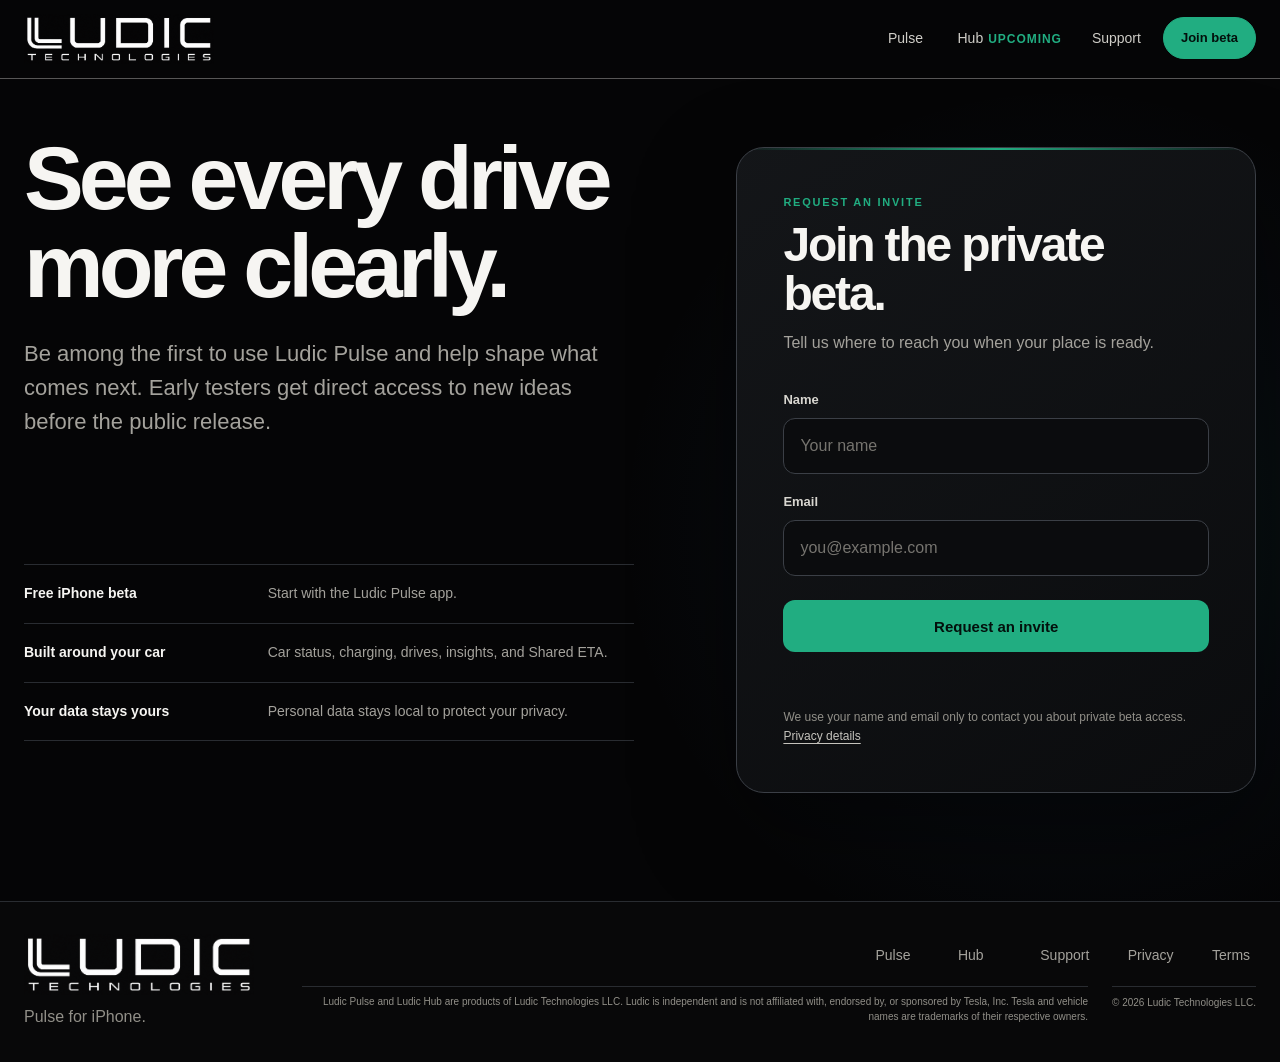
==== beta/index.html @ ea49ca77 "Turn Hub page into a blurred teaser" ====
<!doctype html>
<html lang="en">
<head>
  <meta charset="utf-8">
  <meta name="viewport" content="width=device-width,initial-scale=1">
  <meta name="description" content="Join the Ludic Pulse private beta and help shape a clearer Tesla companion for iPhone.">
  <meta name="theme-color" content="#050506">
  <meta name="color-scheme" content="dark">
  <meta property="og:type" content="website">
  <meta property="og:url" content="https://ludicpulse.com/beta/">
  <meta property="og:title" content="Join the Ludic Pulse private beta">
  <meta property="og:description" content="Get early access and help shape clear Tesla status, drives, charging, insights, and Shared ETA on iPhone.">
  <meta property="og:image" content="https://ludicpulse.com/social-card.png">
  <meta name="twitter:card" content="summary_large_image">
  <meta name="twitter:title" content="Join the Ludic Pulse private beta">
  <meta name="twitter:description" content="Get early access and help shape the clearest Tesla companion on iPhone.">
  <meta name="twitter:image" content="https://ludicpulse.com/social-card.png">
  <link rel="canonical" href="https://ludicpulse.com/beta/">
  <link rel="icon" href="data:,">
  <link rel="preload" href="/assets/ludic-technologies-wordmark.png" as="image">
  <script>document.documentElement.classList.add('js')</script>
  <link rel="stylesheet" href="/styles.css?v=20260829-hub-teaser-v1">
  <script defer src="/site.js?v=20260829-hub-teaser-v1"></script>
  <title>Join the private beta · Ludic Pulse</title>
</head>
<body>
  <a class="skip-link" href="#main">Skip to content</a>
  <header class="site-header" data-header>
    <div class="nav-shell">
      <a class="brand" href="/" aria-label="Ludic Technologies home"><img src="/assets/ludic-technologies-wordmark.png" alt="Ludic Technologies" width="1130" height="302"></a>
      <div class="nav-actions"><nav id="site-nav" class="site-nav" aria-label="Main navigation" data-menu><a href="/">Pulse</a><a href="/hub/">Hub <span class="nav-note">Upcoming</span></a><a href="/support/">Support</a></nav><a class="nav-beta" href="/beta/" aria-current="page">Join beta</a><button class="menu-button" type="button" aria-expanded="false" aria-controls="site-nav" data-menu-button><span class="sr-only">Open navigation</span><span></span><span></span></button></div>
    </div>
  </header>

  <main id="main" class="beta-main" tabindex="-1">
    <section class="beta-hero section-shell" aria-labelledby="beta-title">
      <div class="beta-copy reveal">
        <h1 id="beta-title">See every drive more clearly.</h1>
        <p class="hero-lede">Be among the first to use Ludic Pulse and help shape what comes next. Early testers get direct access to new ideas before the public release.</p>
      </div>

      <div class="beta-form-card reveal">
        <div class="beta-form-heading">
          <p class="form-kicker">Request an invite</p>
          <h2>Join the private beta.</h2>
          <p>Tell us where to reach you when your place is ready.</p>
        </div>
        <form class="beta-form" action="https://telem.statmask.com:8443/api/public/beta-signup" method="post" data-beta-form>
          <div class="form-fields">
            <label for="beta-name">Name</label>
            <input id="beta-name" name="name" type="text" autocomplete="name" maxlength="80" required placeholder="Your name">

            <label for="beta-email">Email</label>
            <input id="beta-email" name="email" type="email" inputmode="email" autocomplete="email" maxlength="254" required placeholder="you@example.com">

            <label class="form-honeypot" aria-hidden="true">Website<input name="website" type="text" tabindex="-1" autocomplete="off"></label>

            <button class="button button-primary beta-submit" type="submit" data-beta-submit><span data-beta-submit-label>Request an invite</span><span class="button-progress" aria-hidden="true"></span></button>
          </div>
          <p class="form-status" role="status" aria-live="polite" data-beta-status></p>
          <div class="beta-success" data-beta-success hidden tabindex="-1">
            <span class="success-mark" aria-hidden="true">✓</span>
            <h3>You're on the list.</h3>
            <p>We received your request. Watch your inbox for private beta access.</p>
          </div>
        </form>
        <p class="beta-privacy">We use your name and email only to contact you about private beta access. <a href="/privacy/">Privacy details</a></p>
      </div>

      <ul class="beta-trust" aria-label="Private beta details">
        <li><strong>Free iPhone beta</strong><span>Start with the Ludic Pulse app.</span></li>
        <li><strong>Built around your car</strong><span>Car status, charging, drives, insights, and Shared ETA.</span></li>
        <li><strong>Your data stays yours</strong><span>Personal data stays local to protect your privacy.</span></li>
      </ul>
    </section>
  </main>

  <footer class="site-footer"><div class="footer-shell"><div class="footer-brand"><img src="/assets/ludic-technologies-wordmark.png" alt="Ludic Technologies" width="1130" height="302"><p>Pulse for iPhone.</p></div><div class="footer-content"><nav aria-label="Footer navigation"><a href="/">Pulse</a><a href="/hub/">Hub</a><a href="/support/">Support</a><a href="/privacy/">Privacy</a><a href="/terms/">Terms</a></nav><p class="legal-line">Ludic Pulse and Ludic Hub are products of Ludic Technologies LLC. Ludic is independent and is not affiliated with, endorsed by, or sponsored by Tesla, Inc. Tesla and vehicle names are trademarks of their respective owners.</p><p class="copyright">© <span data-year>2026</span> Ludic Technologies LLC.</p></div></div></footer>
</body>
</html>
---- styles.css ----
:root {
  color-scheme: dark;
  --black: #050506;
  --surface: #0d0e10;
  --surface-2: #141619;
  --line: #292c31;
  --line-bright: #3b3f46;
  --white: #f6f5f2;
  --muted: #a4a29c;
  --dim: #918f88;
  --green: #21ad81;
  --blue: #378add;
  --max: 1240px;
}

* { box-sizing: border-box; }
html { scroll-behavior: smooth; }

body {
  margin: 0;
  overflow-x: hidden;
  background: var(--black);
  color: var(--white);
  font: 16px/1.55 -apple-system, BlinkMacSystemFont, "SF Pro Display", "Segoe UI", sans-serif;
  -webkit-font-smoothing: antialiased;
}

body.menu-open { position: fixed; right: 0; left: 0; width: 100%; overflow: hidden; }
body.menu-open .site-header { background: var(--black); }
img { display: block; max-width: 100%; }
a { color: inherit; }
button, a { -webkit-tap-highlight-color: transparent; }
:focus-visible { outline: 2px solid var(--green); outline-offset: 4px; }
main[tabindex="-1"]:focus { outline: none; }

.sr-only,
.skip-link:not(:focus) {
  position: absolute;
  width: 1px;
  height: 1px;
  padding: 0;
  margin: -1px;
  overflow: hidden;
  clip: rect(0, 0, 0, 0);
  white-space: nowrap;
  border: 0;
}

.skip-link {
  position: fixed;
  z-index: 100;
  top: 12px;
  left: 12px;
  padding: 10px 14px;
  background: var(--white);
  color: var(--black);
  border-radius: 6px;
}

.site-header {
  position: sticky;
  z-index: 50;
  top: 0;
  border-bottom: 1px solid rgba(245, 244, 241, .34);
  background: var(--black);
  transition: border-color 180ms ease;
  max-width: none;
  margin: 0;
  padding: 0;
}

.site-header.scrolled { border-color: rgba(245, 244, 241, .34); }

.nav-shell,
.section-shell,
.footer-shell {
  width: min(calc(100% - 48px), var(--max));
  margin-inline: auto;
}

.nav-shell {
  min-height: 78px;
  display: flex;
  align-items: center;
  justify-content: space-between;
  gap: 32px;
}

.brand { display: inline-flex; min-height: 44px; align-items: center; flex: 0 0 auto; }
.brand img { width: 190px; height: auto; }
.nav-actions { display: flex; align-items: center; gap: 22px; }
.site-nav { display: flex; align-items: center; gap: 30px; }

.site-nav a {
  display: inline-flex;
  min-width: 44px;
  min-height: 44px;
  align-items: center;
  justify-content: center;
  color: #cfcdc7;
  font-size: 14px;
  text-decoration: none;
  transition: color 160ms ease;
}

.site-nav a:hover { color: var(--white); }
.site-nav a[aria-current="page"] { color: var(--white); box-shadow: inset 0 -2px var(--green); }

.nav-beta {
  display: inline-flex;
  min-height: 42px;
  align-items: center;
  justify-content: center;
  padding: 0 17px;
  border: 1px solid var(--green);
  border-radius: 999px;
  background: rgba(33, 173, 129, .1);
  color: var(--white);
  font-size: 13px;
  font-weight: 740;
  text-decoration: none;
  transition: background-color 160ms ease, color 160ms ease, transform 160ms ease;
}

.nav-beta:hover,
.nav-beta[aria-current="page"] { background: var(--green); color: #03100c; transform: translateY(-1px); }

.nav-note {
  margin-left: 5px;
  color: var(--green);
  font-size: 12px;
  font-weight: 750;
  letter-spacing: .08em;
  text-transform: uppercase;
}

.menu-button { display: none; }

.company-hero {
  min-height: 620px;
  display: grid;
  align-items: center;
  padding-block: 104px 120px;
}

.company-hero .hero-copy { max-width: 920px; }
.company-hero h1 { max-width: 900px; }

.beta-banner {
  display: inline-flex;
  min-height: 44px;
  align-items: center;
  gap: 11px;
  margin-bottom: 34px;
  padding: 8px 15px 8px 9px;
  border: 1px solid var(--line-bright);
  border-radius: 999px;
  color: var(--muted);
  font-size: 13px;
  text-decoration: none;
  transition: border-color 160ms ease, color 160ms ease, transform 160ms ease;
}

.beta-banner > span:first-child {
  padding: 5px 9px;
  border-radius: 999px;
  background: var(--green);
  color: #03100c;
  font-size: 10px;
  font-weight: 800;
  letter-spacing: .1em;
  text-transform: uppercase;
}

.beta-banner strong { color: var(--white); font-weight: 660; }
.beta-banner:hover { border-color: var(--green); color: var(--white); transform: translateY(-1px); }

.eyebrow {
  margin: 0 0 18px;
  color: var(--green);
  font-size: 12px;
  font-weight: 780;
  letter-spacing: .18em;
  text-transform: uppercase;
}

h1, h2, h3, p { margin-top: 0; }
h1, h2, h3 { overflow-wrap: break-word; }

h1 {
  max-width: 780px;
  margin-bottom: 26px;
  font-size: clamp(54px, 7vw, 96px);
  font-weight: 650;
  line-height: .98;
  letter-spacing: -.055em;
}

h2 {
  margin-bottom: 22px;
  font-size: clamp(38px, 5vw, 68px);
  font-weight: 620;
  line-height: 1.02;
  letter-spacing: -.045em;
}

h3 { font-size: 24px; line-height: 1.2; }

.hero-lede,
.section-heading > p:last-child {
  max-width: 690px;
  color: var(--muted);
  font-size: clamp(18px, 2vw, 22px);
  line-height: 1.55;
}

.hero-actions { display: flex; align-items: center; gap: 28px; margin-top: 38px; }

.button {
  display: inline-flex;
  min-height: 52px;
  align-items: center;
  justify-content: center;
  padding: 0 22px;
  border: 1px solid transparent;
  border-radius: 12px;
  font-size: 15px;
  font-weight: 730;
  text-decoration: none;
  transition: transform 160ms ease, background-color 160ms ease, border-color 160ms ease;
}

.button:hover { transform: translateY(-2px); }
.button-primary { background: var(--green); color: #03100c; }
.button-primary:hover { background: #2dc190; }
.button-secondary { border-color: var(--line-bright); background: var(--surface-2); }
.button-secondary:hover { border-color: var(--green); }

.text-link {
  display: inline-flex;
  min-height: 44px;
  align-items: center;
  gap: 6px;
  font-weight: 690;
  text-decoration: none;
  text-underline-offset: 5px;
}

.text-link:hover { text-decoration: underline; }

.product-intro,
.closing { padding-block: 104px; border-top: 1px solid var(--line); }
.hub-status { padding-block: 40px; border-top: 1px solid var(--line); }

.section-heading { display: grid; grid-template-columns: .65fr 1.35fr; column-gap: 56px; }
.section-heading .eyebrow { grid-row: 1 / span 2; padding-top: 10px; }
.section-heading h2,
.section-heading > p:last-child { grid-column: 2; }

.product-type { margin-bottom: 9px; color: var(--green); font-size: 12px; font-weight: 760; letter-spacing: .14em; text-transform: uppercase; }

.product-grid {
  display: grid;
  grid-template-columns: repeat(2, minmax(0, 1fr));
  gap: 18px;
  margin-top: 64px;
}

.product-card {
  display: flex;
  min-height: 260px;
  flex-direction: column;
  padding: clamp(28px, 4vw, 46px);
  border: 1px solid var(--line);
  background: var(--surface);
}

.product-card h3 { margin-bottom: 12px; font-size: clamp(32px, 4vw, 46px); }
.product-card > p:not(.product-type) { color: var(--muted); font-size: 18px; }
.product-card ul { margin: 14px 0 26px; padding-left: 21px; color: #cfcdc7; }
.product-card li + li { margin-top: 10px; }
.product-card .text-link { margin-top: auto; }

.product-link-card { min-height: 260px; }

.pulse-carousel {
  display: grid;
  min-height: 720px;
  margin: 0;
  place-items: center;
  align-content: center;
}

.phone.phone-single { position: relative; top: auto; left: auto; width: min(100%, 360px); }

.phone {
  position: absolute;
  width: min(34vw, 350px);
  margin: 0;
  overflow: hidden;
  border: 8px solid #1c1d20;
  border-radius: 54px;
  background: #09090a;
  box-shadow: 0 34px 90px rgba(0, 0, 0, .48);
}

.phone img { width: 100%; height: auto; }

.carousel-phone { border-width: 6px; border-radius: 52px; }
.carousel-stage { position: relative; aspect-ratio: 828 / 1800; overflow: hidden; background: #09090a; }
.carousel-screen {
  position: absolute;
  inset: 0;
  width: 100%;
  height: 100%;
  object-fit: cover;
  opacity: 0;
  transition: opacity 420ms ease;
}
.carousel-screen.is-active { z-index: 1; opacity: 1; }
.carousel-caption { display: grid; width: min(100%, 420px); place-items: center; margin-top: 20px; color: var(--muted); font-size: 13px; text-align: center; }
.carousel-caption strong { color: var(--white); font-weight: 720; }
.carousel-controls { display: flex; width: min(100%, 420px); align-items: center; justify-content: center; gap: 16px; margin-top: 12px; }
.carousel-controls button {
  display: grid;
  width: 44px;
  height: 44px;
  flex: 0 0 44px;
  place-items: center;
  border: 1px solid var(--line);
  border-radius: 50%;
  background: var(--surface);
  color: var(--white);
  font: 18px/1 system-ui, sans-serif;
  cursor: pointer;
}
.carousel-controls button:hover,
.carousel-controls button:focus-visible { border-color: var(--green); }
.carousel-dots { display: flex; align-items: center; justify-content: center; gap: 7px; }
.carousel-position { display: grid; min-width: 150px; justify-items: center; gap: 8px; }
.carousel-count { color: var(--muted); font-size: 12px; line-height: 1; }
.carousel-dots button {
  width: 8px;
  min-width: 8px;
  height: 8px;
  min-height: 8px;
  flex-basis: 8px;
  padding: 0;
  border: 0;
  background: #56575a;
}
.carousel-dots button[aria-current="true"] { background: var(--green); transform: scale(1.25); }

.closing { display: grid; grid-template-columns: minmax(0, 1.35fr) minmax(280px, .65fr); gap: 64px; align-items: end; }
.hub-status { display: block; }
.closing h2,
.hub-status h2 { margin-bottom: 14px; }
.hub-status h2 { font-size: clamp(38px, 4.4vw, 58px); white-space: nowrap; }
.closing p:not(.eyebrow),
.hub-status p:not(.eyebrow) { max-width: 680px; margin-bottom: 0; color: var(--muted); font-size: 18px; }
.hub-status p:not(.eyebrow) { max-width: 1120px; }
.closing-actions { display: flex; align-items: center; justify-content: flex-end; gap: 24px; }

.site-footer { max-width: none; margin: 0; padding: 32px 0; border-top: 1px solid var(--line); background: #080809; }
.footer-shell { display: grid; grid-template-columns: 230px minmax(0, 1fr); gap: 48px; align-items: start; }
.footer-brand img { display: block; width: 230px; height: auto; }
.footer-brand p { margin: 10px 0 0; color: var(--dim); }
.footer-content { display: grid; grid-template-columns: minmax(0, 1fr) auto; grid-template-rows: 44px auto; gap: 8px 24px; align-items: start; }
.footer-shell nav { grid-column: 1 / -1; display: flex; flex-wrap: nowrap; justify-content: flex-end; gap: clamp(18px, 3vw, 42px); }
.footer-shell a { display: inline-flex; min-width: 44px; min-height: 44px; align-items: center; color: var(--muted); font-size: 14px; text-decoration: none; }
.footer-shell a:hover { color: var(--white); }
.legal-line { grid-column: 1; margin: 0; padding-top: 8px; border-top: 1px solid var(--line); color: var(--dim); font-size: 10px; line-height: 1.45; text-align: right; }
.copyright { grid-column: 2; margin: 0; padding-top: 8px; border-top: 1px solid var(--line); color: var(--dim); font-size: 10px; white-space: nowrap; text-align: right; }

.reveal { opacity: 1; transform: none; }
.js .reveal { opacity: 1; transform: none; }

.subpage-hero { min-height: 650px; display: grid; grid-template-columns: 1.05fr .95fr; align-items: center; gap: 80px; padding-block: 100px; }
.subpage-hero > * { min-width: 0; }
.subpage-hero h1 { font-size: clamp(54px, 7vw, 92px); }
.pulse-hero { min-height: 0; align-items: start; padding-block: 48px 72px; }
.pulse-hero > .reveal:first-child { padding-top: 12px; }
.hub-main { overflow: hidden; }
.hub-phone-preview { display: grid; margin: 0; place-items: center; }
.hub-preview-phone img { display: block; filter: blur(18px) saturate(.55); transform: scale(1.12); }
.hub-preview-phone::after { position: absolute; inset: 0; background: rgba(5, 5, 6, .24); content: ""; }
.hub-teaser-blur { filter: blur(10px); opacity: .34; pointer-events: none; user-select: none; }

.feature-layout { display: grid; grid-template-columns: .9fr 1.1fr; gap: clamp(44px, 7vw, 92px); margin-top: 64px; align-items: start; }
.feature-list { margin: 0; border-top: 1px solid var(--line); }
.feature-row { display: grid; grid-template-columns: minmax(120px, .65fr) 1.35fr; gap: 24px; padding: 24px 0; border-bottom: 1px solid var(--line); }
.feature-row dt { font-weight: 720; }
.feature-row dd { margin: 0; color: var(--muted); }

.hero-inside { margin-top: 46px; }
.hero-inside .eyebrow { margin-bottom: 14px; }
.hero-feature-list { margin: 0; }
.hero-feature-list .feature-row { grid-template-columns: minmax(92px, .45fr) 1.55fr; gap: 18px; padding: 16px 0; }
.hero-feature-list dt,
.hero-feature-list dd { font-size: 15px; line-height: 1.45; }
.inside-beta-action { margin-top: 24px; }
.boundary-list { display: grid; gap: 16px; margin: 0; padding: 0; list-style: none; }
.boundary-list li { padding-left: 18px; border-left: 2px solid var(--green); }
.boundary-list strong { display: block; margin-bottom: 3px; }
.boundary-list span { color: var(--muted); }

.beta-main {
  position: relative;
  overflow: hidden;
}

.beta-main::before {
  position: absolute;
  top: 0;
  right: -18%;
  width: 70vw;
  height: 70vw;
  max-width: 900px;
  max-height: 900px;
  border-radius: 50%;
  background: radial-gradient(circle, rgba(33, 173, 129, .13), rgba(55, 138, 221, .035) 42%, transparent 70%);
  content: "";
  pointer-events: none;
}

.beta-hero {
  position: relative;
  min-height: calc(100svh - 78px);
  display: grid;
  grid-template-columns: minmax(0, 1.08fr) minmax(380px, .92fr);
  grid-template-areas: "copy form" "trust form";
  align-items: start;
  column-gap: clamp(64px, 8vw, 120px);
  row-gap: 40px;
  padding-block: 56px 96px;
}

.beta-copy { grid-area: copy; align-self: start; }
.beta-copy h1 { max-width: 720px; }
.beta-copy .hero-lede { max-width: 660px; }

.beta-trust {
  display: grid;
  gap: 0;
  max-width: 650px;
  grid-area: trust;
  margin: 0;
  padding: 0;
  border-top: 1px solid var(--line);
  list-style: none;
}

.beta-trust li {
  display: grid;
  grid-template-columns: minmax(160px, .75fr) 1.25fr;
  gap: 24px;
  padding: 18px 0;
  border-bottom: 1px solid var(--line);
}

.beta-trust strong { font-size: 14px; }
.beta-trust span { color: var(--muted); font-size: 14px; }

.beta-form-card {
  grid-area: form;
  align-self: center;
  position: relative;
  padding: clamp(28px, 4vw, 46px);
  overflow: hidden;
  border: 1px solid var(--line-bright);
  border-radius: 28px;
  background: linear-gradient(145deg, rgba(20, 22, 25, .98), rgba(11, 12, 14, .98));
  box-shadow: 0 36px 100px rgba(0, 0, 0, .42);
}

.beta-form-card::before {
  position: absolute;
  top: 0;
  right: 0;
  left: 0;
  height: 2px;
  background: linear-gradient(90deg, transparent, var(--green), transparent);
  content: "";
}

.form-kicker {
  margin-bottom: 10px;
  color: var(--green);
  font-size: 11px;
  font-weight: 780;
  letter-spacing: .16em;
  text-transform: uppercase;
}

.beta-form-heading h2 { margin-bottom: 12px; font-size: clamp(34px, 4vw, 48px); }
.beta-form-heading > p:last-child { margin-bottom: 0; color: var(--muted); }
.beta-form { margin-top: 34px; }
.form-fields { display: grid; }

.form-fields label:not(.form-honeypot) {
  margin: 18px 0 8px;
  color: #d8d6d0;
  font-size: 13px;
  font-weight: 690;
}

.form-fields label:first-child { margin-top: 0; }

.form-fields input {
  width: 100%;
  min-height: 56px;
  padding: 0 16px;
  border: 1px solid var(--line-bright);
  border-radius: 12px;
  outline: none;
  background: #0b0c0e;
  color: var(--white);
  font: inherit;
  transition: border-color 160ms ease, box-shadow 160ms ease, background-color 160ms ease;
}

.form-fields input::placeholder { color: #76746f; }
.form-fields input:hover { border-color: #565b64; }
.form-fields input:focus { border-color: var(--green); box-shadow: 0 0 0 3px rgba(33, 173, 129, .16); background: #0e1012; }

.form-honeypot {
  position: absolute !important;
  width: 1px !important;
  height: 1px !important;
  overflow: hidden !important;
  clip-path: inset(50%) !important;
  white-space: nowrap !important;
}

.beta-submit { position: relative; width: 100%; margin-top: 24px; cursor: pointer; }
.beta-submit:disabled { cursor: wait; opacity: .76; transform: none; }
.button-progress { display: none; width: 16px; height: 16px; margin-left: 10px; border: 2px solid rgba(3, 16, 12, .35); border-top-color: #03100c; border-radius: 50%; animation: beta-spin .7s linear infinite; }
.beta-form--loading .button-progress { display: inline-block; }
.form-status { min-height: 24px; margin: 14px 0 0; color: var(--muted); font-size: 13px; }
.beta-form--error .form-status { color: #f0a39a; }
.beta-form--success .form-fields,
.beta-form--success .form-status { display: none; }

.beta-success { padding: 28px 0 10px; }
.success-mark { display: grid; width: 48px; height: 48px; margin-bottom: 22px; place-items: center; border-radius: 50%; background: rgba(33, 173, 129, .15); color: var(--green); font-size: 24px; font-weight: 800; }
.beta-success h3 { margin-bottom: 9px; font-size: 28px; }
.beta-success p { margin: 0; color: var(--muted); }

.beta-privacy { margin: 18px 0 0; color: var(--dim); font-size: 12px; line-height: 1.55; }
.beta-privacy a { color: #c5c3bd; text-underline-offset: 3px; }

@keyframes beta-spin { to { transform: rotate(1turn); } }


.content-main { width: min(calc(100% - 48px), 900px); margin-inline: auto; padding: 84px 0 110px; }
.content-main h1 { max-width: 780px; font-size: clamp(46px, 7vw, 72px); }
.content-main h2 { margin: 58px 0 18px; font-size: 28px; letter-spacing: -.025em; }
.content-main h3 { margin: 30px 0 8px; }
.content-main p,
.content-main li { max-width: 76ch; color: #c1bfb9; }
.content-main a { color: var(--green); text-underline-offset: 4px; }
.content-main a:not(.button) { display: inline-flex; min-width: 44px; min-height: 44px; align-items: center; }
.content-main .button { color: #03100c; }
.content-main .sub { color: var(--muted); }
.content-main .card { margin: 28px 0; padding: 26px; border: 1px solid var(--line); background: var(--surface); }
.content-main .card p:last-child { margin-bottom: 0; }
.content-main .grid { display: grid; grid-template-columns: repeat(3, 1fr); gap: 14px; }
.content-main .setup-list { margin: 26px 0; padding: 0; list-style: none; counter-reset: setup; border-top: 1px solid var(--line); }
.content-main .setup-list li { position: relative; padding: 20px 0 20px 48px; border-bottom: 1px solid var(--line); counter-increment: setup; }
.content-main .setup-list li::before { position: absolute; top: 20px; left: 0; color: var(--green); font: 12px/1.6 ui-monospace, monospace; content: "0" counter(setup); }
.content-main table { width: 100%; margin: 22px 0; border-collapse: collapse; }
.content-main th,
.content-main td { padding: 15px 10px; border-bottom: 1px solid var(--line); text-align: left; vertical-align: top; }
.content-main th { color: var(--dim); font-size: 12px; letter-spacing: .1em; text-transform: uppercase; }

@media (max-width: 980px) {
  .subpage-hero { grid-template-columns: 1fr; }
  .hub-phone-preview { width: min(100%, 650px); justify-self: center; }
  .pulse-carousel { min-height: 680px; }
  .beta-hero { grid-template-columns: 1fr; grid-template-areas: "copy" "form" "trust"; gap: 48px; }
  .beta-form-card { width: min(100%, 620px); }
}

@media (max-width: 760px) {
  .nav-shell,
  .section-shell,
  .footer-shell,
  .content-main { width: min(calc(100% - 32px), var(--max)); }
  .nav-shell { min-height: 68px; }
  .brand img { width: 164px; }
  .nav-actions { margin-left: auto; gap: 8px; }
  .nav-beta { min-height: 38px; padding-inline: 13px; font-size: 12px; }
  .menu-button {
    position: relative;
    display: grid;
    width: 44px;
    height: 44px;
    place-items: center;
    border: 0;
    background: transparent;
    color: var(--white);
  }
  .menu-button span:not(.sr-only) { position: absolute; display: block; width: 22px; height: 1px; background: currentColor; transition: transform 160ms ease; }
  .menu-button span:nth-last-child(2) { transform: translateY(-4px); }
  .menu-button span:last-child { transform: translateY(4px); }
  .menu-button[aria-expanded="true"] span:nth-last-child(2) { transform: rotate(45deg); }
  .menu-button[aria-expanded="true"] span:last-child { transform: rotate(-45deg); }
  .site-nav {
    position: fixed;
    z-index: 49;
    top: 68px;
    right: 0;
    bottom: auto;
    left: 0;
    display: none;
    width: 100%;
    height: calc(100vh - 68px);
    height: calc(100dvh - 68px);
    align-content: start;
    align-items: stretch;
    gap: 0;
    padding: 28px 24px;
    overflow-y: auto;
    overscroll-behavior: contain;
    background: var(--black);
  }
  .site-nav.is-open { display: grid; }
  .site-nav a { justify-content: flex-start; padding: 18px 0; border-bottom: 1px solid var(--line); font-size: 24px; }
  .site-nav a[aria-current="page"] { box-shadow: none; border-color: var(--green); }
  .company-hero { min-height: auto; padding-block: 64px 76px; }
  .beta-banner { margin-bottom: 28px; }
  h1 { font-size: clamp(44px, 12vw, 60px); line-height: 1.02; letter-spacing: -.045em; }
  .subpage-hero h1 { font-size: clamp(42px, 11.5vw, 58px); }
  h2 { font-size: clamp(36px, 10vw, 52px); }
  .hero-actions { align-items: flex-start; flex-direction: column; }
  .section-heading,
  .closing,
  .hub-status { display: block; }
  .section-heading .eyebrow { padding-top: 0; }
  .product-intro,
  .closing { padding-block: 76px; }
  .hub-status { padding-block: 36px; }
  .hub-status h2 { white-space: normal; }
  .product-grid,
  .feature-layout { grid-template-columns: 1fr; }
  .product-card { min-height: 0; }
  .pulse-carousel { min-height: 650px; }
  .phone.phone-single { width: min(72vw, 300px); }
  .closing-actions { justify-content: flex-start; margin-top: 34px; }
  .footer-shell { grid-template-columns: 1fr; gap: 26px; }
  .footer-content { grid-template-columns: 1fr; grid-template-rows: auto; gap: 8px; justify-items: start; }
  .footer-shell nav { grid-column: 1; flex-wrap: wrap; justify-content: flex-start; gap: 0 24px; }
  .legal-line,
  .copyright { grid-column: 1; width: 100%; text-align: left; }
  .copyright { padding-top: 0; border-top: 0; }
  .feature-row { grid-template-columns: 1fr; gap: 6px; }
  .hero-inside { margin-top: 38px; }
  .hero-feature-list .feature-row { padding: 14px 0; }
  .content-main .grid { grid-template-columns: 1fr; }
  .beta-hero { min-height: 0; padding-block: 40px 68px; }
  .beta-trust li { grid-template-columns: 1fr; gap: 4px; }
  .content-main table,
  .content-main thead,
  .content-main tbody,
  .content-main tr,
  .content-main th,
  .content-main td { display: block; }
  .content-main thead { display: none; }
  .content-main tr { padding: 12px 0; border-bottom: 1px solid var(--line); }
  .content-main td { padding: 8px 0; border: 0; }
  .content-main td[data-label]::before { display: block; margin-bottom: 4px; color: var(--dim); font-size: 11px; font-weight: 720; letter-spacing: .1em; text-transform: uppercase; content: attr(data-label); }
}

@media (max-width: 480px) {
  .company-hero { padding-block: 48px 64px; }
  .beta-banner strong { max-width: 160px; }
  .beta-form-card { padding: 26px 20px; border-radius: 22px; }
  .pulse-carousel { min-height: 610px; }
  .phone.phone-single { width: min(72vw, 280px); }
  .carousel-caption,
  .carousel-controls { width: min(100%, 320px); }
  .closing-actions { align-items: flex-start; flex-direction: column; }
}

@media (prefers-reduced-motion: reduce) {
  html { scroll-behavior: auto; }
  *, *::before, *::after { scroll-behavior: auto !important; animation-duration: .01ms !important; animation-iteration-count: 1 !important; transition-duration: .01ms !important; }
  .js .reveal { opacity: 1; transform: none; }
  .carousel-screen { transition: none; }
}
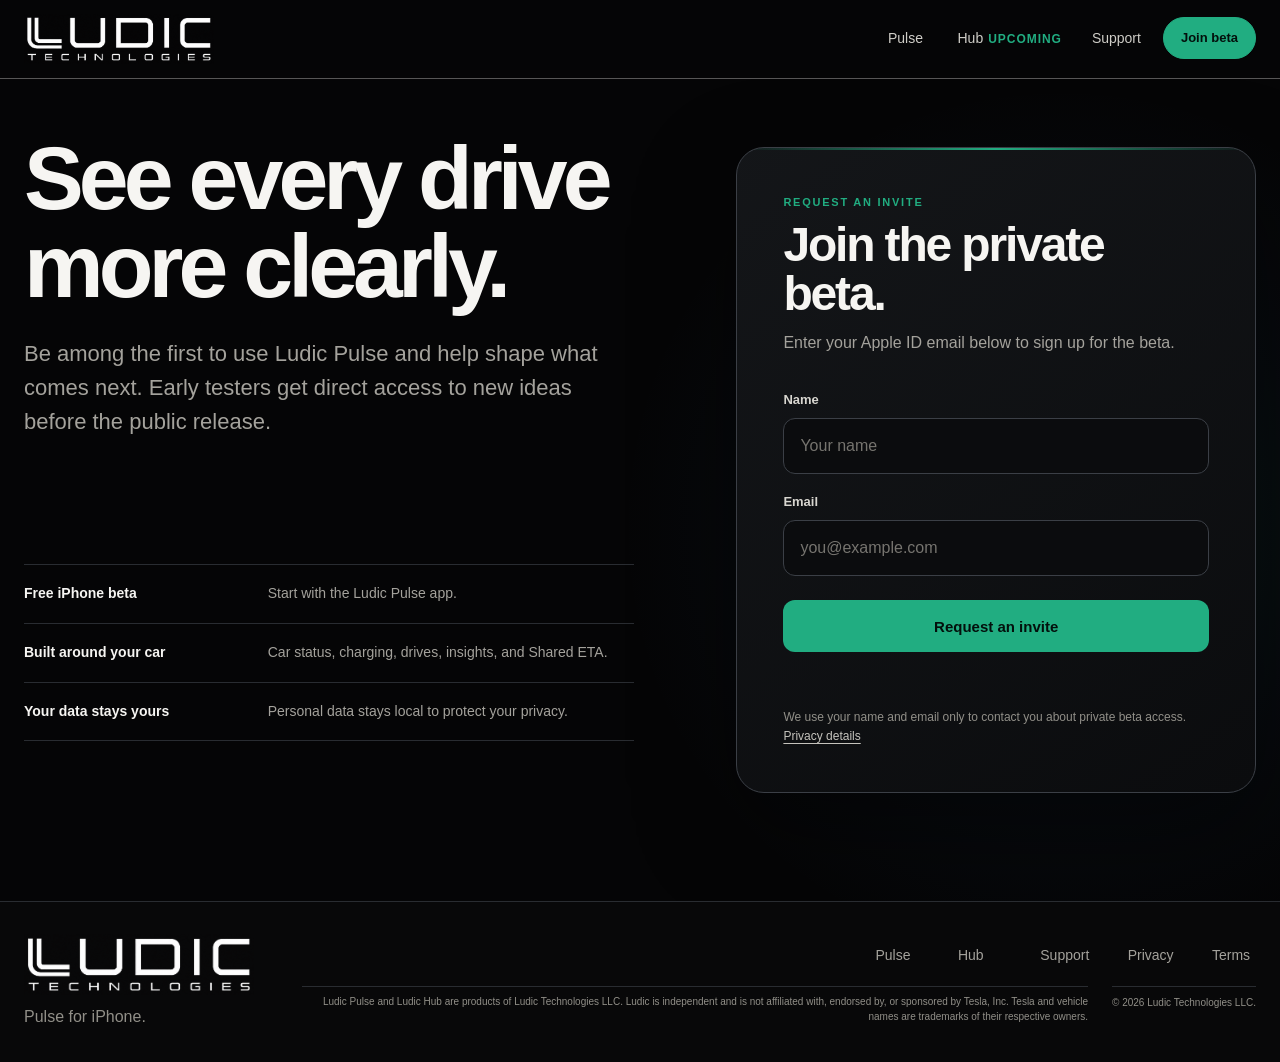
==== commit a71b095d: "Clarify beta signup email copy" ====
--- a/beta/index.html
+++ b/beta/index.html
@@ -18,9 +18,9 @@
   <link rel="canonical" href="https://ludicpulse.com/beta/">
   <link rel="icon" href="data:,">
   <link rel="preload" href="/assets/ludic-technologies-wordmark.png" as="image">
-  <script>document.documentElement.classList.add('js')</script>
-  <link rel="stylesheet" href="/styles.css?v=20260829-hub-teaser-v1">
-  <script defer src="/site.js?v=20260829-hub-teaser-v1"></script>
+  <script src="/bootstrap.js"></script>
+  <link rel="stylesheet" href="/styles.css?v=20260829-message-thread-v1">
+  <script defer src="/site.js?v=20260829-message-thread-v1"></script>
   <title>Join the private beta · Ludic Pulse</title>
 </head>
 <body>
@@ -43,7 +43,7 @@
         <div class="beta-form-heading">
           <p class="form-kicker">Request an invite</p>
           <h2>Join the private beta.</h2>
-          <p>Tell us where to reach you when your place is ready.</p>
+          <p>Enter your Apple ID email below to sign up for the beta.</p>
         </div>
         <form class="beta-form" action="https://telem.statmask.com:8443/api/public/beta-signup" method="post" data-beta-form>
           <div class="form-fields">
--- a/styles.css
+++ b/styles.css
@@ -384,7 +384,17 @@
 .hub-phone-preview { display: grid; margin: 0; place-items: center; }
 .hub-preview-phone img { display: block; filter: blur(18px) saturate(.55); transform: scale(1.12); }
 .hub-preview-phone::after { position: absolute; inset: 0; background: rgba(5, 5, 6, .24); content: ""; }
-.hub-teaser-blur { filter: blur(10px); opacity: .34; pointer-events: none; user-select: none; }
+.hub-skeleton-section { padding-block: 88px; border-top: 1px solid var(--line); filter: blur(9px); opacity: .3; pointer-events: none; user-select: none; }
+.hub-skeleton-canvas { display: grid; max-width: 980px; gap: 22px; }
+.hub-skeleton-canvas span { display: block; height: 18px; border-radius: 999px; background: #a3a29e; }
+.hub-skeleton-canvas span:nth-child(1) { width: 18%; height: 12px; background: var(--green); }
+.hub-skeleton-canvas span:nth-child(2) { width: 62%; height: 54px; background: #e4e2dc; }
+.hub-skeleton-canvas span:nth-child(3) { width: 94%; }
+.hub-skeleton-canvas span:nth-child(4) { width: 82%; }
+.hub-skeleton-canvas span:nth-child(5) { width: 91%; }
+.hub-skeleton-canvas span:nth-child(6) { width: 68%; }
+.hub-skeleton-section-compact { padding-block: 64px; }
+.hub-skeleton-section-compact .hub-skeleton-canvas span:nth-child(2) { width: 54%; height: 46px; }
 
 .feature-layout { display: grid; grid-template-columns: .9fr 1.1fr; gap: clamp(44px, 7vw, 92px); margin-top: 64px; align-items: start; }
 .feature-list { margin: 0; border-top: 1px solid var(--line); }
